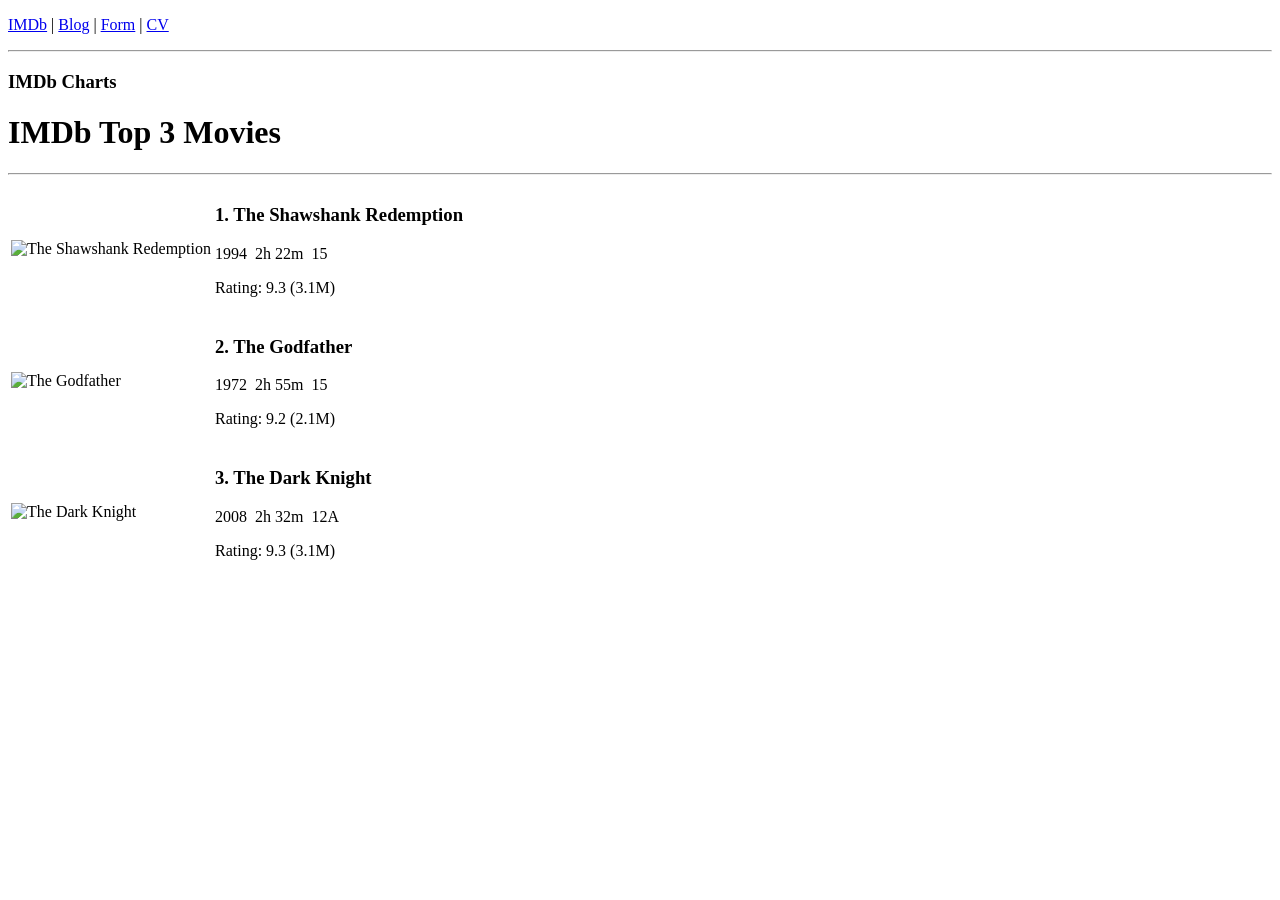
==== index.html @ 06af67a7 "fix 1" ====
<!DOCTYPE html>
<html>
<head>
    <title>IMDb Top 3 Movies</title>
</head>
<body>
    <!-- Navigasi -->
    <p>
        <a href="index.html">IMDb</a> | 
        <a href="blog.html">Blog</a> | 
        <a href="form.html">Form</a> | 
        <a href="cv.html">CV</a>
    </p>
    <hr>
    
    <h3>IMDb Charts</h3>
    <h1>IMDb Top 3 Movies</h1>
    <hr>
    <table>
        <tr>
            <td><img src="https://upload.wikimedia.org/wikipedia/en/8/81/ShawshankRedemptionMoviePoster.jpg?utm_source=en.wikipedia.org&utm_campaign=index&utm_content=thumbnail_unscaled&_=20240925131705" alt="The Shawshank Redemption"></td>
            <td>
                <h3>1. The Shawshank Redemption</h3>
                <p>
                    <span>1994</span>&nbsp;
                    <span>2h 22m</span>&nbsp;
                    <span>15</span>
                </p>
                <p>Rating: 9.3 (3.1M)</p>
            </td>
        </tr>
        <tr>
            <td><img src="https://upload.wikimedia.org/wikipedia/en/1/1c/Godfather_ver1.jpg?utm_source=en.wikipedia.org&utm_campaign=parser&utm_content=thumbnail_unscaled" alt="The Godfather"></td>
            <td>
                <h3>2. The Godfather</h3>
                <p>
                    <span>1972</span>&nbsp;
                    <span>2h 55m</span>&nbsp;
                    <span>15</span>
                </p>
                <p>Rating: 9.2 (2.1M)</p>
            </td>
        </tr>
        <tr>
            <td><img src="https://upload.wikimedia.org/wikipedia/id/f/fb/Dark_knight_rises_poster_anu.jpg?utm_source=id.wikipedia.org&utm_campaign=parser&utm_content=thumbnail_unscaled" alt="The Dark Knight"></td>
            <td>
                <h3>3. The Dark Knight</h3>
                <p>
                    <span>2008</span>&nbsp;
                    <span>2h 32m</span>&nbsp;
                    <span>12A</span>
                </p>
                <p>Rating: 9.3 (3.1M)</p>
            </td>
        </tr>
    </table>
</body>
</html>
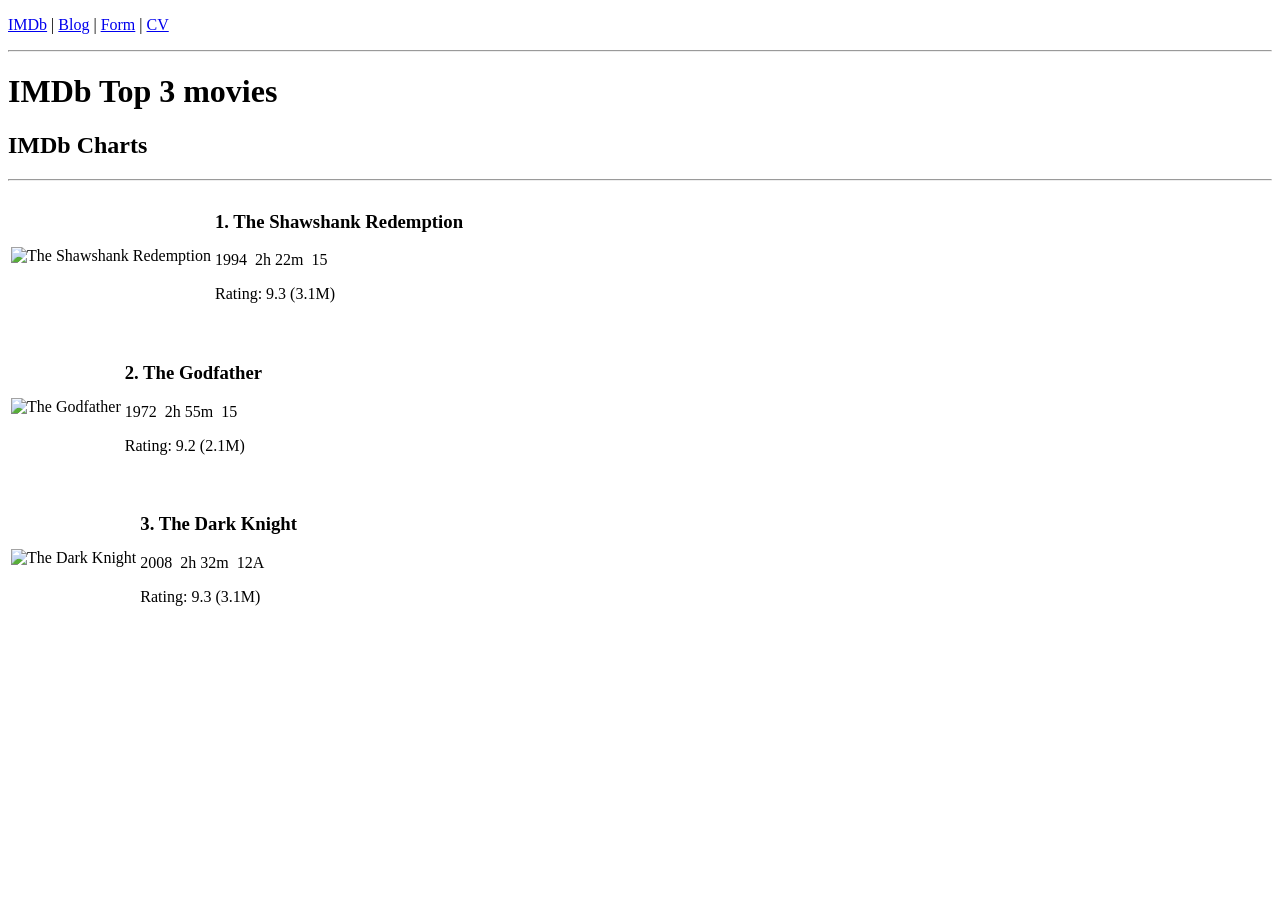
==== commit 640f2d3e: "fix 2" ====
--- a/index.html
+++ b/index.html
@@ -1,58 +1,55 @@
 <!DOCTYPE html>
-<html>
+<html lang="id">
 <head>
     <title>IMDb Top 3 Movies</title>
 </head>
 <body>
-    <!-- Navigasi -->
-    <p>
-        <a href="index.html">IMDb</a> | 
-        <a href="blog.html">Blog</a> | 
-        <a href="form.html">Form</a> | 
-        <a href="cv.html">CV</a>
-    </p>
-    <hr>
-    
-    <h3>IMDb Charts</h3>
-    <h1>IMDb Top 3 Movies</h1>
-    <hr>
-    <table>
-        <tr>
-            <td><img src="https://upload.wikimedia.org/wikipedia/en/8/81/ShawshankRedemptionMoviePoster.jpg?utm_source=en.wikipedia.org&utm_campaign=index&utm_content=thumbnail_unscaled&_=20240925131705" alt="The Shawshank Redemption"></td>
-            <td>
-                <h3>1. The Shawshank Redemption</h3>
-                <p>
-                    <span>1994</span>&nbsp;
-                    <span>2h 22m</span>&nbsp;
-                    <span>15</span>
-                </p>
-                <p>Rating: 9.3 (3.1M)</p>
-            </td>
-        </tr>
-        <tr>
-            <td><img src="https://upload.wikimedia.org/wikipedia/en/1/1c/Godfather_ver1.jpg?utm_source=en.wikipedia.org&utm_campaign=parser&utm_content=thumbnail_unscaled" alt="The Godfather"></td>
-            <td>
-                <h3>2. The Godfather</h3>
-                <p>
-                    <span>1972</span>&nbsp;
-                    <span>2h 55m</span>&nbsp;
-                    <span>15</span>
-                </p>
-                <p>Rating: 9.2 (2.1M)</p>
-            </td>
-        </tr>
-        <tr>
-            <td><img src="https://upload.wikimedia.org/wikipedia/id/f/fb/Dark_knight_rises_poster_anu.jpg?utm_source=id.wikipedia.org&utm_campaign=parser&utm_content=thumbnail_unscaled" alt="The Dark Knight"></td>
-            <td>
-                <h3>3. The Dark Knight</h3>
-                <p>
-                    <span>2008</span>&nbsp;
-                    <span>2h 32m</span>&nbsp;
-                    <span>12A</span>
-                </p>
-                <p>Rating: 9.3 (3.1M)</p>
-            </td>
-        </tr>
-    </table>
+    <main>
+        <!-- Navigasi -->
+        <p>
+            <a href="index.html">IMDb</a> | 
+            <a href="blog.html">Blog</a> | 
+            <a href="form.html">Form</a> | 
+            <a href="cv.html">CV</a>
+        </p>
+        <hr>
+
+        <h1>IMDb Top 3 movies</h1>
+        <h2>IMDb Charts</h2>
+        <hr>
+
+        <table>
+            <tr>
+                <td><img src="https://via.placeholder.com/72x107" alt="The Shawshank Redemption" width="72" height="107"></td>
+                <td>
+                    <h3>1. The Shawshank Redemption</h3>
+                    <p><span>1994</span>&nbsp;&nbsp;<span>2h 22m</span>&nbsp;&nbsp;<span>15</span></p>
+                    <p>Rating: 9.3 (3.1M)</p>
+                </td>
+            </tr>
+        </table>
+        <br>
+        <table>
+            <tr>
+                <td><img src="https://via.placeholder.com/72x107" alt="The Godfather" width="72" height="107"></td>
+                <td>
+                    <h3>2. The Godfather</h3>
+                    <p><span>1972</span>&nbsp;&nbsp;<span>2h 55m</span>&nbsp;&nbsp;<span>15</span></p>
+                    <p>Rating: 9.2 (2.1M)</p>
+                </td>
+            </tr>
+        </table>
+        <br>
+        <table>
+            <tr>
+                <td><img src="https://via.placeholder.com/72x107" alt="The Dark Knight" width="72" height="107"></td>
+                <td>
+                    <h3>3. The Dark Knight</h3>
+                    <p><span>2008</span>&nbsp;&nbsp;<span>2h 32m</span>&nbsp;&nbsp;<span>12A</span></p>
+                    <p>Rating: 9.3 (3.1M)</p>
+                </td>
+            </tr>
+        </table>
+    </main>
 </body>
 </html>
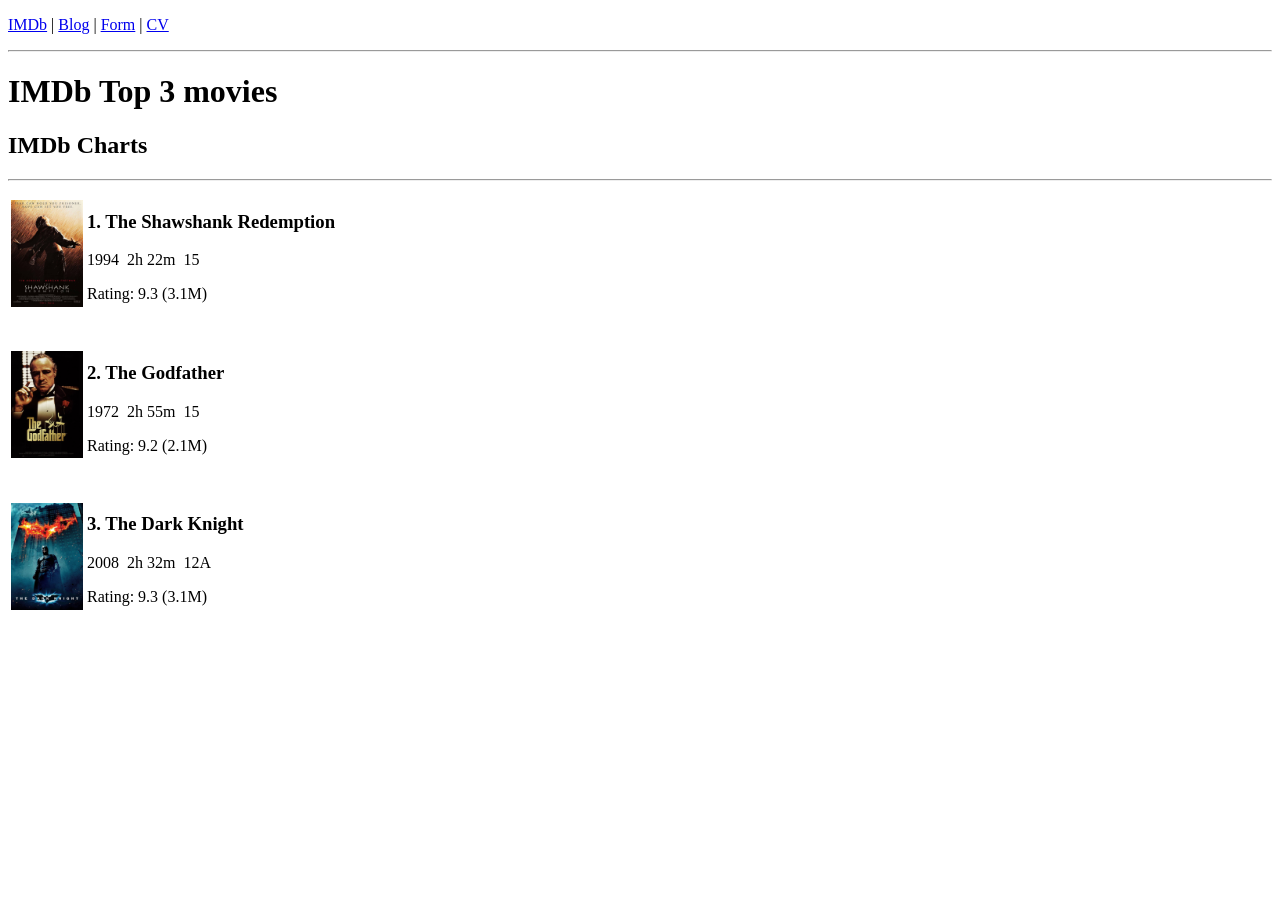
==== commit 628135e9: "fix 6" ====
--- a/index.html
+++ b/index.html
@@ -1,11 +1,16 @@
 <!DOCTYPE html>
 <html lang="id">
 <head>
+    <meta charset="UTF-8">
+    <meta name="viewport" content="width=device-width, initial-scale=1.0">
+    <meta name="description" content="Daftar IMDb Top 3 Movies rekomendasi terbaik">
+    <meta name="theme-color" content="#ffffff">
+    <!-- Favicon SVG Valid -->
+    <link rel="icon" type="image/svg+xml" href="data:image/svg+xml,<svg xmlns='http://www.w3.org/2000/svg' viewBox='0 0 100 100'><text y='.9em' font-size='90'>🎬</text></svg>">
     <title>IMDb Top 3 Movies</title>
 </head>
 <body>
     <main>
-        <!-- Navigasi -->
         <p>
             <a href="index.html">IMDb</a> | 
             <a href="blog.html">Blog</a> | 
@@ -20,7 +25,8 @@
 
         <table>
             <tr>
-                <td><img src="https://via.placeholder.com/72x107" alt="The Shawshank Redemption" width="72" height="107"></td>
+                <!-- Ditambahkan loading="lazy" dan decoding="async" untuk skor Performance 100 -->
+                <td><img src="movie1.jpg" alt="The Shawshank Redemption" width="72" height="107" loading="lazy" decoding="async"></td>
                 <td>
                     <h3>1. The Shawshank Redemption</h3>
                     <p><span>1994</span>&nbsp;&nbsp;<span>2h 22m</span>&nbsp;&nbsp;<span>15</span></p>
@@ -31,7 +37,7 @@
         <br>
         <table>
             <tr>
-                <td><img src="https://via.placeholder.com/72x107" alt="The Godfather" width="72" height="107"></td>
+                <td><img src="movie2.jpg" alt="The Godfather" width="72" height="107" loading="lazy" decoding="async"></td>
                 <td>
                     <h3>2. The Godfather</h3>
                     <p><span>1972</span>&nbsp;&nbsp;<span>2h 55m</span>&nbsp;&nbsp;<span>15</span></p>
@@ -42,7 +48,7 @@
         <br>
         <table>
             <tr>
-                <td><img src="https://via.placeholder.com/72x107" alt="The Dark Knight" width="72" height="107"></td>
+                <td><img src="movie3.jpg" alt="The Dark Knight" width="72" height="107" loading="lazy" decoding="async"></td>
                 <td>
                     <h3>3. The Dark Knight</h3>
                     <p><span>2008</span>&nbsp;&nbsp;<span>2h 32m</span>&nbsp;&nbsp;<span>12A</span></p>
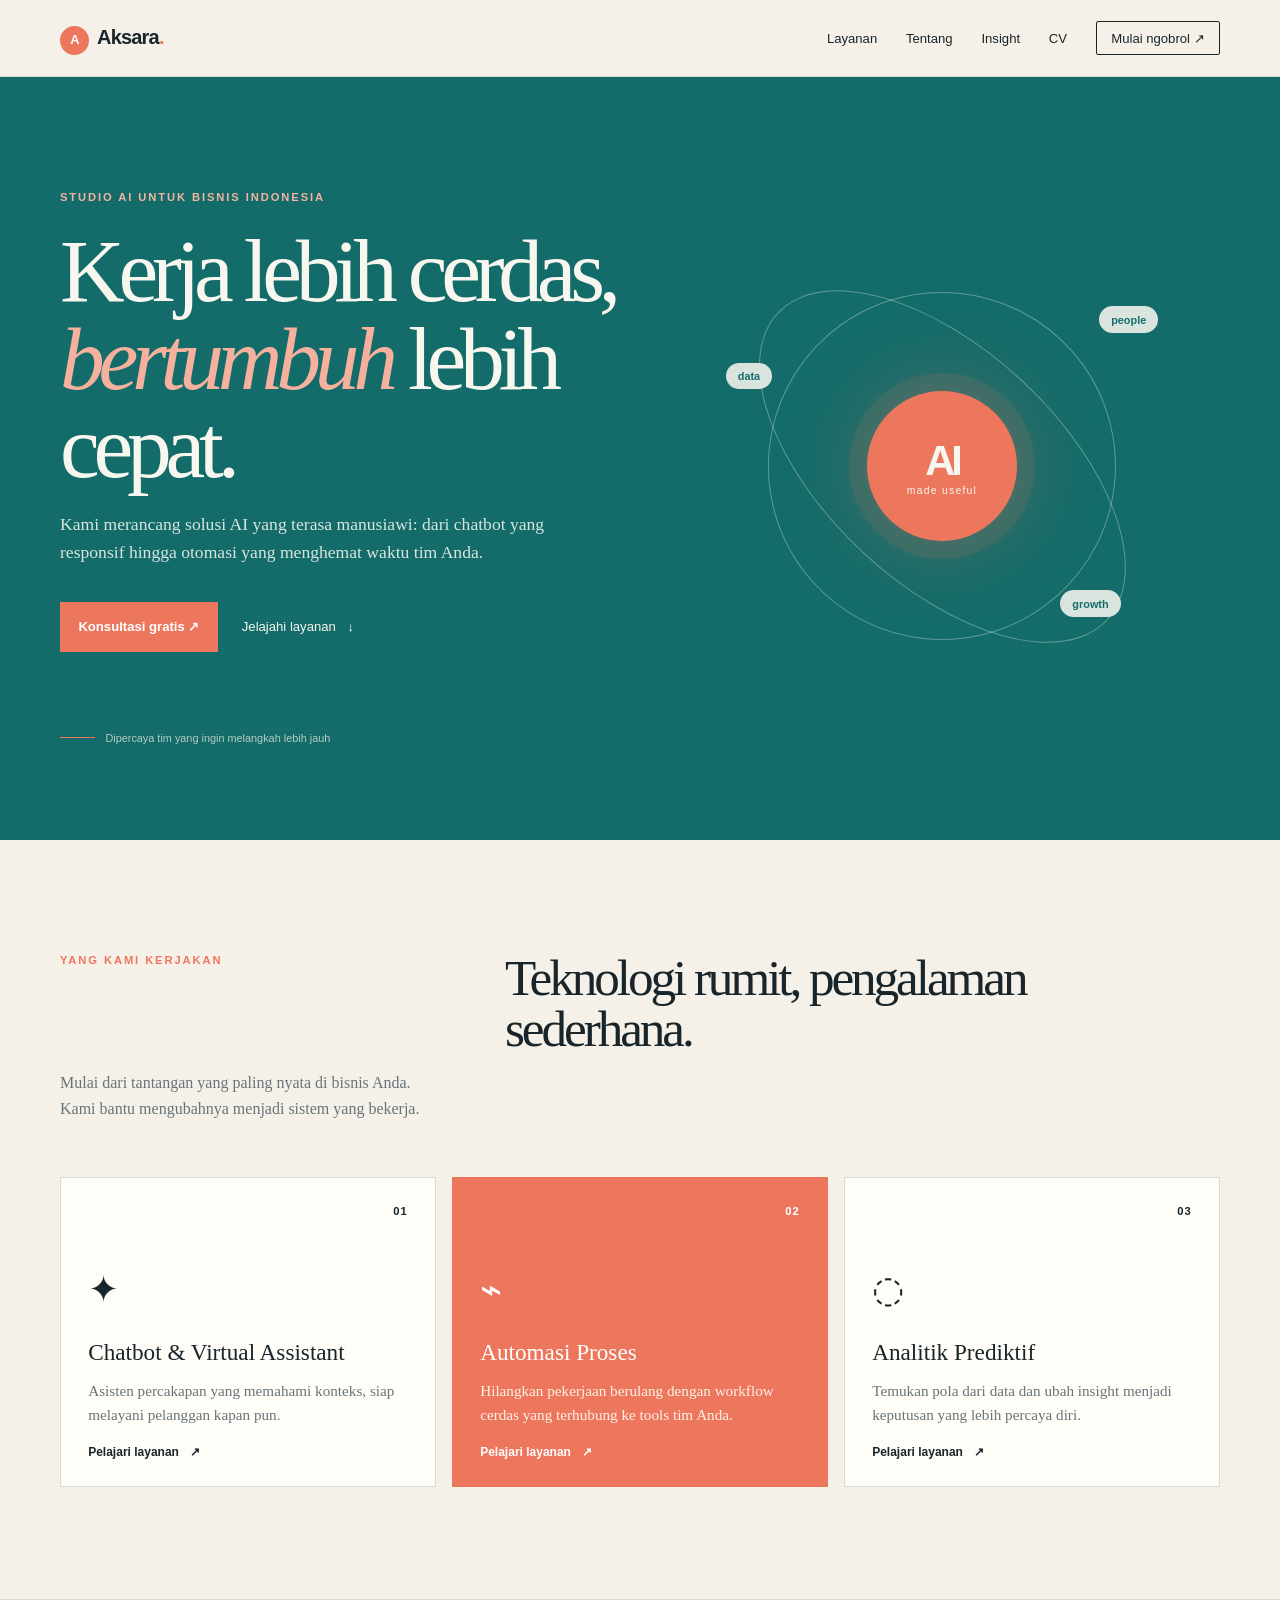
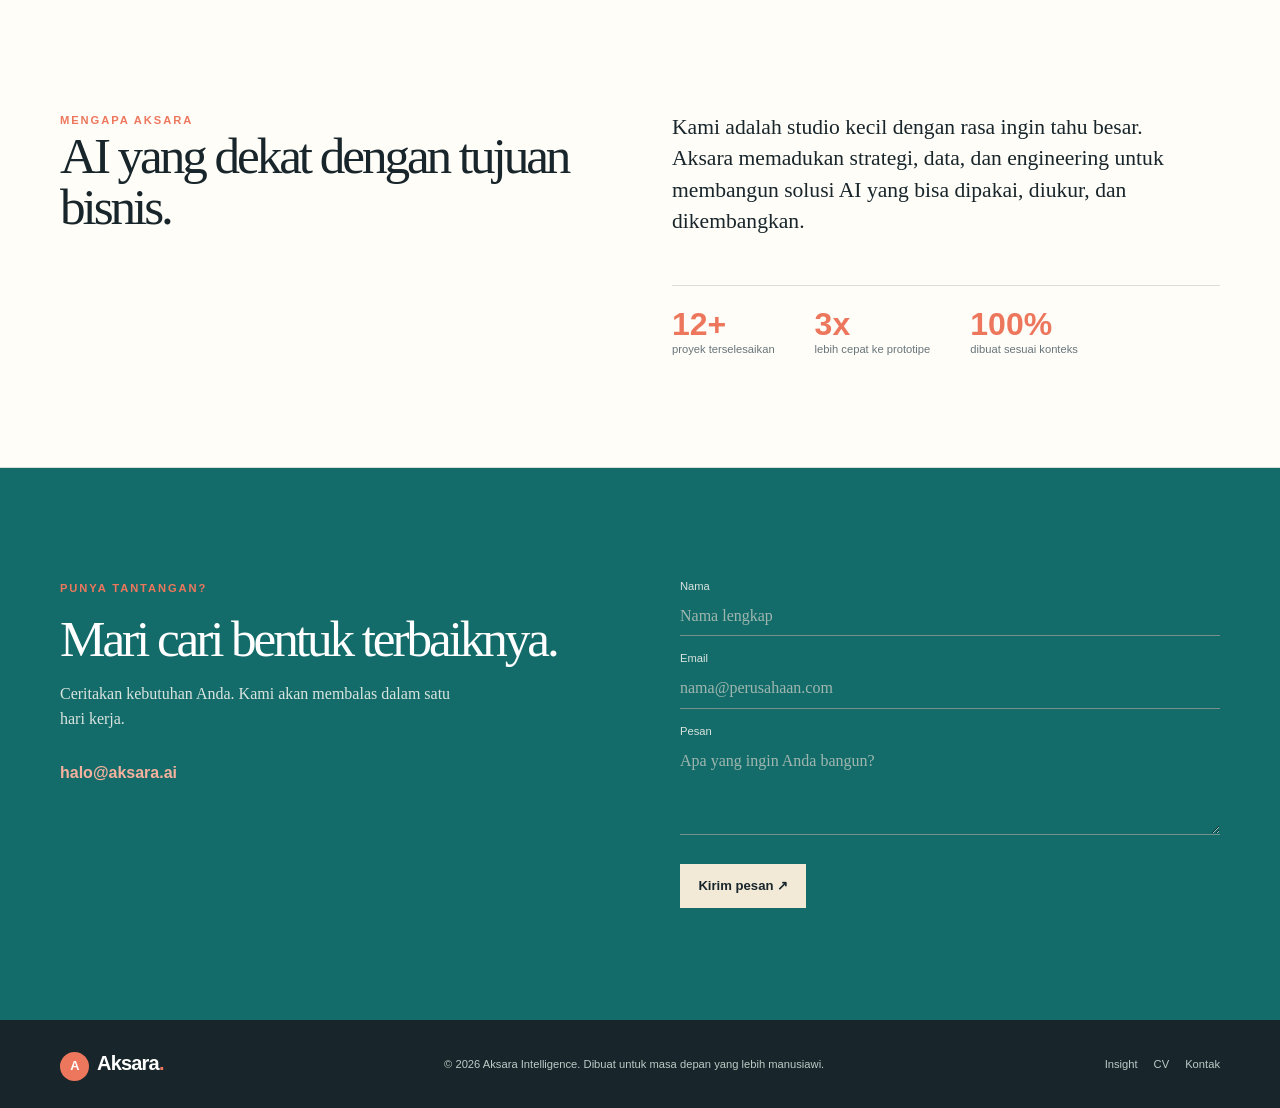
==== commit 9ca741e8: "fix 1" ====
--- a/index.html
+++ b/index.html
@@ -1,61 +1,27 @@
-<!DOCTYPE html>
+        <!DOCTYPE html>
 <html lang="id">
 <head>
     <meta charset="UTF-8">
     <meta name="viewport" content="width=device-width, initial-scale=1.0">
-    <meta name="description" content="Daftar IMDb Top 3 Movies rekomendasi terbaik">
-    <meta name="theme-color" content="#ffffff">
-    <!-- Favicon SVG Valid -->
-    <link rel="icon" type="image/svg+xml" href="data:image/svg+xml,<svg xmlns='http://www.w3.org/2000/svg' viewBox='0 0 100 100'><text y='.9em' font-size='90'>🎬</text></svg>">
-    <title>IMDb Top 3 Movies</title>
+    <meta name="description" content="Aksara Intelligence membantu bisnis bertumbuh dengan solusi kecerdasan buatan yang praktis.">
+    <title>Aksara Intelligence | Solusi AI untuk Bisnis</title>
+    <link rel="stylesheet" href="assets/css/style.css">
 </head>
 <body>
+    <header class="site-header">
+        <nav class="container nav-bar" aria-label="Navigasi utama">
+            <a class="brand" href="index.html"><span class="brand-mark">A</span>Aksara<span class="brand-dot">.</span></a>
+            <ul class="nav-links">
+                <li><a href="#layanan">Layanan</a></li><li><a href="#tentang">Tentang</a></li><li><a href="blog.html">Insight</a></li><li><a href="cv.html">CV</a></li><li><a class="nav-cta" href="#kontak">Mulai ngobrol <span aria-hidden="true">↗</span></a></li>
+            </ul>
+        </nav>
+    </header>
     <main>
-        <p>
-            <a href="index.html">IMDb</a> | 
-            <a href="blog.html">Blog</a> | 
-            <a href="form.html">Form</a> | 
-            <a href="cv.html">CV</a>
-        </p>
-        <hr>
-
-        <h1>IMDb Top 3 movies</h1>
-        <h2>IMDb Charts</h2>
-        <hr>
-
-        <table>
-            <tr>
-                <!-- Ditambahkan loading="lazy" dan decoding="async" untuk skor Performance 100 -->
-                <td><img src="movie1.jpg" alt="The Shawshank Redemption" width="72" height="107" loading="lazy" decoding="async"></td>
-                <td>
-                    <h3>1. The Shawshank Redemption</h3>
-                    <p><span>1994</span>&nbsp;&nbsp;<span>2h 22m</span>&nbsp;&nbsp;<span>15</span></p>
-                    <p>Rating: 9.3 (3.1M)</p>
-                </td>
-            </tr>
-        </table>
-        <br>
-        <table>
-            <tr>
-                <td><img src="movie2.jpg" alt="The Godfather" width="72" height="107" loading="lazy" decoding="async"></td>
-                <td>
-                    <h3>2. The Godfather</h3>
-                    <p><span>1972</span>&nbsp;&nbsp;<span>2h 55m</span>&nbsp;&nbsp;<span>15</span></p>
-                    <p>Rating: 9.2 (2.1M)</p>
-                </td>
-            </tr>
-        </table>
-        <br>
-        <table>
-            <tr>
-                <td><img src="movie3.jpg" alt="The Dark Knight" width="72" height="107" loading="lazy" decoding="async"></td>
-                <td>
-                    <h3>3. The Dark Knight</h3>
-                    <p><span>2008</span>&nbsp;&nbsp;<span>2h 32m</span>&nbsp;&nbsp;<span>12A</span></p>
-                    <p>Rating: 9.3 (3.1M)</p>
-                </td>
-            </tr>
-        </table>
+        <section class="hero" id="beranda"><div class="container hero-grid"><div class="hero-copy"><p class="eyebrow">Studio AI untuk bisnis Indonesia</p><h1>Kerja lebih cerdas, <em>bertumbuh</em> lebih cepat.</h1><p class="hero-lead">Kami merancang solusi AI yang terasa manusiawi: dari chatbot yang responsif hingga otomasi yang menghemat waktu tim Anda.</p><div class="hero-actions"><a class="button button-primary" href="#kontak">Konsultasi gratis <span aria-hidden="true">↗</span></a><a class="text-link" href="#layanan">Jelajahi layanan <span aria-hidden="true">↓</span></a></div><div class="hero-proof"><span class="proof-line"></span><span>Dipercaya tim yang ingin melangkah lebih jauh</span></div></div><div class="hero-visual" aria-label="Ilustrasi jaringan kecerdasan buatan"><div class="visual-orbit orbit-one"></div><div class="visual-orbit orbit-two"></div><div class="visual-core"><span>AI</span><small>made useful</small></div><span class="node node-one">data</span><span class="node node-two">people</span><span class="node node-three">growth</span></div></div></section>
+        <section class="services section" id="layanan"><div class="container"><div class="section-heading"><p class="eyebrow">Yang kami kerjakan</p><h2>Teknologi rumit, pengalaman sederhana.</h2><p>Mulai dari tantangan yang paling nyata di bisnis Anda. Kami bantu mengubahnya menjadi sistem yang bekerja.</p></div><div class="service-grid"><article class="service-card"><span class="service-number">01</span><div class="service-icon">✦</div><h3>Chatbot &amp; Virtual Assistant</h3><p>Asisten percakapan yang memahami konteks, siap melayani pelanggan kapan pun.</p><a href="#kontak" class="card-link">Pelajari layanan <span>↗</span></a></article><article class="service-card service-featured"><span class="service-number">02</span><div class="service-icon">⌁</div><h3>Automasi Proses</h3><p>Hilangkan pekerjaan berulang dengan workflow cerdas yang terhubung ke tools tim Anda.</p><a href="#kontak" class="card-link">Pelajari layanan <span>↗</span></a></article><article class="service-card"><span class="service-number">03</span><div class="service-icon">◌</div><h3>Analitik Prediktif</h3><p>Temukan pola dari data dan ubah insight menjadi keputusan yang lebih percaya diri.</p><a href="#kontak" class="card-link">Pelajari layanan <span>↗</span></a></article></div></div></section>
+        <section class="about section" id="tentang"><div class="container about-grid"><div><p class="eyebrow">Mengapa Aksara</p><h2>AI yang dekat dengan tujuan bisnis.</h2></div><div class="about-copy"><p>Kami adalah studio kecil dengan rasa ingin tahu besar. Aksara memadukan strategi, data, dan engineering untuk membangun solusi AI yang bisa dipakai, diukur, dan dikembangkan.</p><div class="stats"><div><strong>12+</strong><span>proyek terselesaikan</span></div><div><strong>3x</strong><span>lebih cepat ke prototipe</span></div><div><strong>100%</strong><span>dibuat sesuai konteks</span></div></div></div></div></section>
+        <section class="contact section" id="kontak"><div class="container contact-panel"><div><p class="eyebrow">Punya tantangan?</p><h2>Mari cari bentuk terbaiknya.</h2><p>Ceritakan kebutuhan Anda. Kami akan membalas dalam satu hari kerja.</p><p class="contact-email">halo@aksara.ai</p></div><form class="contact-form"><label>Nama<input type="text" name="nama" placeholder="Nama lengkap" required></label><label>Email<input type="email" name="email" placeholder="nama@perusahaan.com" required></label><label>Pesan<textarea name="pesan" rows="4" placeholder="Apa yang ingin Anda bangun?" required></textarea></label><button class="button button-light" type="submit">Kirim pesan <span aria-hidden="true">↗</span></button></form></div></section>
     </main>
+    <footer class="site-footer"><div class="container footer-row"><a class="brand" href="index.html"><span class="brand-mark">A</span>Aksara<span class="brand-dot">.</span></a><p>© 2026 Aksara Intelligence. Dibuat untuk masa depan yang lebih manusiawi.</p><div class="footer-links"><a href="blog.html">Insight</a><a href="cv.html">CV</a><a href="#kontak">Kontak</a></div></div></footer>
 </body>
 </html>
--- a/assets/css/style.css
+++ b/assets/css/style.css
@@ -0,0 +1 @@
+:root{--ink:#18252a;--muted:#68757a;--cream:#f5f1e8;--paper:#fffdf8;--teal:#146c6a;--coral:#ed775d;--line:#d9ded8;--max:1160px;--ease:all .3s ease}*{box-sizing:border-box;margin:0;padding:0}html{scroll-behavior:smooth}body{background:var(--cream);color:var(--ink);font-family:Georgia,'Times New Roman',serif;line-height:1.6}a{color:inherit;text-decoration:none}.container{width:min(calc(100% - 3rem),var(--max));margin:auto}.site-header{background:rgba(245,241,232,.94);border-bottom:1px solid var(--line);position:sticky;top:0;z-index:10;backdrop-filter:blur(12px)}.nav-bar{align-items:center;display:flex;justify-content:space-between;min-height:76px}.brand{font-family:Arial,sans-serif;font-size:1.25rem;font-weight:800;letter-spacing:-.04em}.brand-mark{align-items:center;background:var(--coral);border-radius:50%;color:#fff;display:inline-flex;font-size:.8rem;height:29px;justify-content:center;margin-right:8px;width:29px}.brand-dot{color:var(--coral)}.nav-links{align-items:center;display:flex;gap:1.8rem;list-style:none;font-family:Arial,sans-serif;font-size:.82rem}.nav-links a,.footer-links a{transition:var(--ease)}.nav-links a:hover,.footer-links a:hover{color:var(--coral)}.nav-cta{border:1px solid var(--ink);border-radius:2px;padding:.55rem .9rem}.hero{background:var(--teal);color:#f8f7ef;overflow:hidden;padding:7rem 0 6rem}.hero-grid{align-items:center;display:grid;gap:5rem;grid-template-columns:1.05fr .95fr}.eyebrow{color:var(--coral);font-family:Arial,sans-serif;font-size:.7rem;font-weight:700;letter-spacing:.17em;text-transform:uppercase}.hero .eyebrow{color:#f1b3a2}.hero h1{font-size:clamp(3rem,7vw,6rem);font-weight:400;letter-spacing:-.07em;line-height:.98;margin:1.25rem 0}.hero h1 em{color:#f5b19d;font-style:italic}.hero-lead{color:#d9e4df;font-size:1.1rem;max-width:520px}.hero-actions{align-items:center;display:flex;gap:1.5rem;margin-top:2.2rem}.button{border:0;cursor:pointer;display:inline-block;font-family:Arial,sans-serif;font-size:.82rem;font-weight:700;padding:.9rem 1.15rem;transition:var(--ease)}.button-primary{background:var(--coral);color:#fff}.button-primary:hover{background:#f1927b;transform:translateY(-2px)}.button-light{background:#f3e9d7;color:var(--ink)}.button-light:hover{background:#fff}.text-link{font-family:Arial,sans-serif;font-size:.82rem}.text-link span{margin-left:8px}.hero-proof{align-items:center;color:#b3cbc1;display:flex;font:.68rem Arial,sans-serif;gap:.65rem;margin-top:5rem}.proof-line{background:var(--coral);display:block;height:1px;width:35px}.hero-visual{aspect-ratio:1;max-width:470px;position:relative}.visual-orbit{border:1px solid rgba(236,242,230,.35);border-radius:50%;inset:13%;position:absolute;transform:rotate(27deg)}.orbit-two{inset:2% 25%;transform:rotate(-47deg)}.visual-core{align-items:center;background:var(--coral);border-radius:50%;box-shadow:0 0 0 18px rgba(237,119,93,.1),0 0 80px rgba(237,119,93,.35);display:flex;flex-direction:column;height:150px;justify-content:center;left:calc(50% - 75px);position:absolute;top:calc(50% - 75px);width:150px}.visual-core span{font:700 2.6rem Arial,sans-serif;letter-spacing:-.1em}.visual-core small{font:.65rem Arial,sans-serif;letter-spacing:.12em}.node{background:#d9e4df;border-radius:30px;color:var(--teal);font:700 .68rem Arial,sans-serif;padding:.45rem .75rem;position:absolute}.node-one{left:4%;top:28%}.node-two{right:4%;top:16%}.node-three{bottom:18%;right:12%}.section{padding:7rem 0}.section-heading{display:grid;gap:1rem;grid-template-columns:.75fr 1.25fr;margin-bottom:3.5rem}.section-heading h2,.about h2,.contact h2{font-size:clamp(2.2rem,4vw,4rem);font-weight:400;letter-spacing:-.06em;line-height:1}.section-heading p:last-child{color:var(--muted);max-width:360px}.service-grid{display:grid;gap:1rem;grid-template-columns:repeat(3,1fr)}.service-card{background:var(--paper);border:1px solid var(--line);min-height:310px;padding:1.7rem;position:relative;transition:var(--ease)}.service-card:hover{border-color:var(--coral);transform:translateY(-6px)}.service-featured{background:var(--coral);border-color:var(--coral);color:#fff}.service-number{font:700 .7rem Arial,sans-serif;letter-spacing:.1em;position:absolute;right:1.7rem;top:1.7rem}.service-icon{font-size:2.3rem;margin:3.5rem 0 1.2rem}.service-card h3{font-size:1.45rem;font-weight:400;line-height:1.15;margin-bottom:.8rem}.service-card p{color:var(--muted);font-size:.95rem}.service-featured p{color:#fff0e8}.card-link{bottom:1.7rem;font:700 .75rem Arial,sans-serif;position:absolute}.card-link span{margin-left:8px}.about{background:var(--paper);border-bottom:1px solid var(--line);border-top:1px solid var(--line)}.about-grid{display:grid;gap:4rem;grid-template-columns:1fr 1fr}.about-copy>p{font-size:1.35rem;line-height:1.45;max-width:510px}.stats{border-top:1px solid var(--line);display:flex;gap:2.5rem;margin-top:3rem;padding-top:1.2rem}.stats div{display:flex;flex-direction:column}.stats strong{color:var(--coral);font:700 2rem Arial,sans-serif}.stats span{color:var(--muted);font:.7rem Arial,sans-serif}.contact{background:var(--teal);color:#fff}.contact-panel{display:grid;gap:5rem;grid-template-columns:1fr 1fr}.contact h2{margin:1rem 0}.contact p:not(.eyebrow){color:#d9e4df;max-width:400px}.contact-email{color:#f5b19d!important;font:700 1rem Arial,sans-serif;margin-top:2rem}.contact-form{display:flex;flex-direction:column;gap:1rem}.contact-form label{color:#d9e4df;font:.7rem Arial,sans-serif}.contact-form input,.contact-form textarea{background:transparent;border:0;border-bottom:1px solid #74918b;color:#fff;display:block;font:1rem Georgia,serif;margin-top:.3rem;padding:.65rem 0;resize:vertical;width:100%}.contact-form input:focus,.contact-form textarea:focus{border-color:#f5b19d;outline:0}.contact-form input::placeholder,.contact-form textarea::placeholder{color:#9eb6af}.contact-form .button{align-self:flex-start;margin-top:.8rem}.site-footer{background:var(--ink);color:#bdcbc6;padding:1.7rem 0}.footer-row{align-items:center;display:flex;gap:2rem;justify-content:space-between}.footer-row .brand{color:#fff}.footer-row p,.footer-links{font:.7rem Arial,sans-serif}.footer-links{display:flex;gap:1rem}@media(max-width:760px){.container{width:min(calc(100% - 2rem),var(--max))}.nav-bar{align-items:flex-start;flex-direction:column;gap:1rem;padding:1rem 0}.nav-links{flex-wrap:wrap;gap:.8rem 1rem}.nav-cta{padding:.4rem .65rem}.hero{padding:5rem 0}.hero-grid,.section-heading,.about-grid,.contact-panel{grid-template-columns:1fr}.hero-grid{gap:3rem}.hero-visual{margin:auto;width:90%}.hero-proof{margin-top:3rem}.section{padding:5rem 0}.service-grid{grid-template-columns:1fr}.service-card{min-height:270px}.footer-row{align-items:flex-start;flex-direction:column;gap:1rem}}
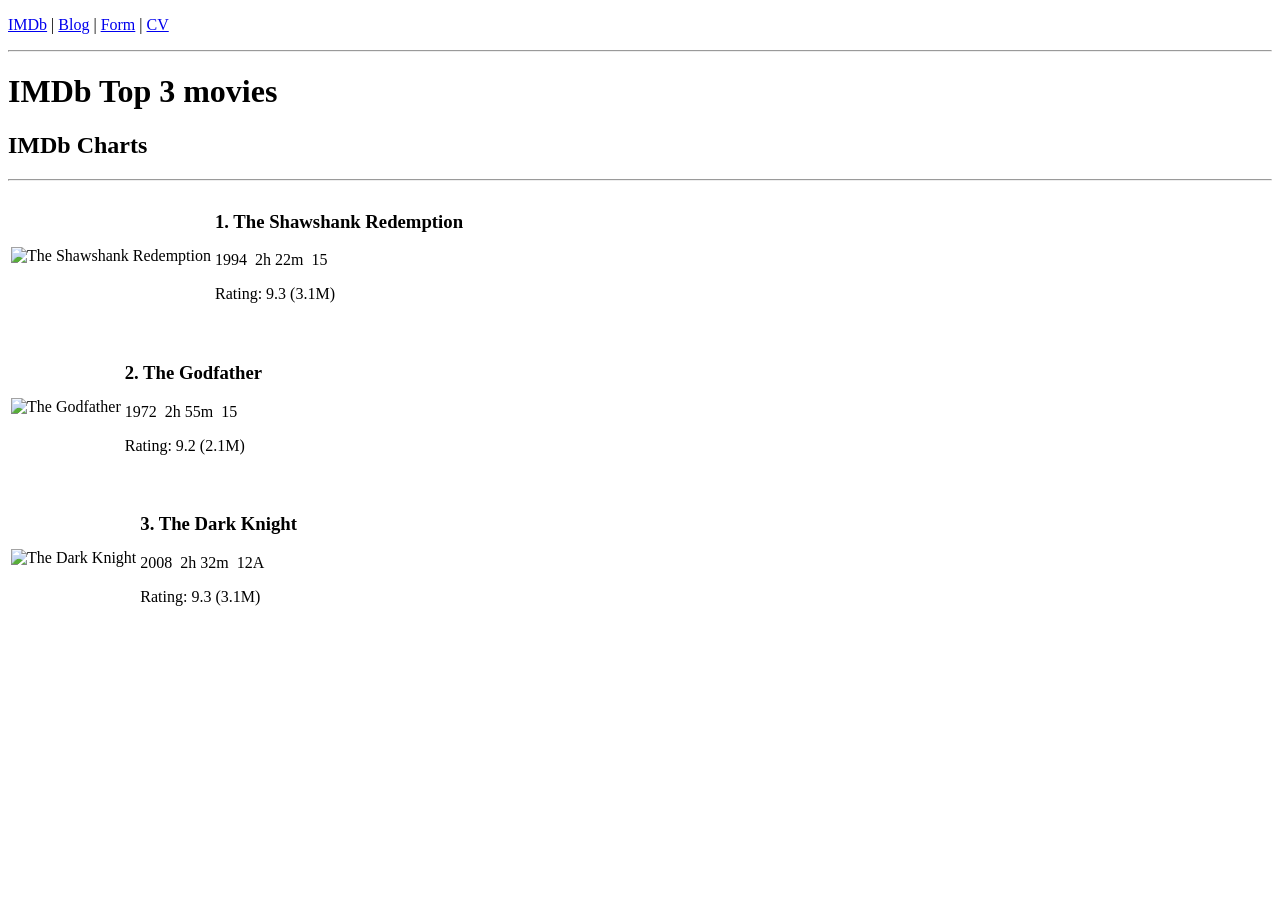
==== commit 58e95989: "perbaikan" ====
--- a/index.html
+++ b/index.html
@@ -1,27 +1,61 @@
-        <!DOCTYPE html>
+<!DOCTYPE html>
 <html lang="id">
 <head>
     <meta charset="UTF-8">
     <meta name="viewport" content="width=device-width, initial-scale=1.0">
-    <meta name="description" content="Aksara Intelligence membantu bisnis bertumbuh dengan solusi kecerdasan buatan yang praktis.">
-    <title>Aksara Intelligence | Solusi AI untuk Bisnis</title>
-    <link rel="stylesheet" href="assets/css/style.css">
+    <meta name="description" content="Daftar IMDb Top 3 Movies rekomendasi terbaik">
+    <meta name="theme-color" content="#ffffff">
+    <!-- Favicon SVG Valid -->
+    <link rel="icon" type="image/svg+xml" href="data:image/svg+xml,<svg xmlns='http://www.w3.org/2000/svg' viewBox='0 0 100 100'><text y='.9em' font-size='90'>🎬</text></svg>">
+    <title>IMDb Top 3 Movies</title>
 </head>
 <body>
-    <header class="site-header">
-        <nav class="container nav-bar" aria-label="Navigasi utama">
-            <a class="brand" href="index.html"><span class="brand-mark">A</span>Aksara<span class="brand-dot">.</span></a>
-            <ul class="nav-links">
-                <li><a href="#layanan">Layanan</a></li><li><a href="#tentang">Tentang</a></li><li><a href="blog.html">Insight</a></li><li><a href="cv.html">CV</a></li><li><a class="nav-cta" href="#kontak">Mulai ngobrol <span aria-hidden="true">↗</span></a></li>
-            </ul>
-        </nav>
-    </header>
     <main>
-        <section class="hero" id="beranda"><div class="container hero-grid"><div class="hero-copy"><p class="eyebrow">Studio AI untuk bisnis Indonesia</p><h1>Kerja lebih cerdas, <em>bertumbuh</em> lebih cepat.</h1><p class="hero-lead">Kami merancang solusi AI yang terasa manusiawi: dari chatbot yang responsif hingga otomasi yang menghemat waktu tim Anda.</p><div class="hero-actions"><a class="button button-primary" href="#kontak">Konsultasi gratis <span aria-hidden="true">↗</span></a><a class="text-link" href="#layanan">Jelajahi layanan <span aria-hidden="true">↓</span></a></div><div class="hero-proof"><span class="proof-line"></span><span>Dipercaya tim yang ingin melangkah lebih jauh</span></div></div><div class="hero-visual" aria-label="Ilustrasi jaringan kecerdasan buatan"><div class="visual-orbit orbit-one"></div><div class="visual-orbit orbit-two"></div><div class="visual-core"><span>AI</span><small>made useful</small></div><span class="node node-one">data</span><span class="node node-two">people</span><span class="node node-three">growth</span></div></div></section>
-        <section class="services section" id="layanan"><div class="container"><div class="section-heading"><p class="eyebrow">Yang kami kerjakan</p><h2>Teknologi rumit, pengalaman sederhana.</h2><p>Mulai dari tantangan yang paling nyata di bisnis Anda. Kami bantu mengubahnya menjadi sistem yang bekerja.</p></div><div class="service-grid"><article class="service-card"><span class="service-number">01</span><div class="service-icon">✦</div><h3>Chatbot &amp; Virtual Assistant</h3><p>Asisten percakapan yang memahami konteks, siap melayani pelanggan kapan pun.</p><a href="#kontak" class="card-link">Pelajari layanan <span>↗</span></a></article><article class="service-card service-featured"><span class="service-number">02</span><div class="service-icon">⌁</div><h3>Automasi Proses</h3><p>Hilangkan pekerjaan berulang dengan workflow cerdas yang terhubung ke tools tim Anda.</p><a href="#kontak" class="card-link">Pelajari layanan <span>↗</span></a></article><article class="service-card"><span class="service-number">03</span><div class="service-icon">◌</div><h3>Analitik Prediktif</h3><p>Temukan pola dari data dan ubah insight menjadi keputusan yang lebih percaya diri.</p><a href="#kontak" class="card-link">Pelajari layanan <span>↗</span></a></article></div></div></section>
-        <section class="about section" id="tentang"><div class="container about-grid"><div><p class="eyebrow">Mengapa Aksara</p><h2>AI yang dekat dengan tujuan bisnis.</h2></div><div class="about-copy"><p>Kami adalah studio kecil dengan rasa ingin tahu besar. Aksara memadukan strategi, data, dan engineering untuk membangun solusi AI yang bisa dipakai, diukur, dan dikembangkan.</p><div class="stats"><div><strong>12+</strong><span>proyek terselesaikan</span></div><div><strong>3x</strong><span>lebih cepat ke prototipe</span></div><div><strong>100%</strong><span>dibuat sesuai konteks</span></div></div></div></div></section>
-        <section class="contact section" id="kontak"><div class="container contact-panel"><div><p class="eyebrow">Punya tantangan?</p><h2>Mari cari bentuk terbaiknya.</h2><p>Ceritakan kebutuhan Anda. Kami akan membalas dalam satu hari kerja.</p><p class="contact-email">halo@aksara.ai</p></div><form class="contact-form"><label>Nama<input type="text" name="nama" placeholder="Nama lengkap" required></label><label>Email<input type="email" name="email" placeholder="nama@perusahaan.com" required></label><label>Pesan<textarea name="pesan" rows="4" placeholder="Apa yang ingin Anda bangun?" required></textarea></label><button class="button button-light" type="submit">Kirim pesan <span aria-hidden="true">↗</span></button></form></div></section>
+        <p>
+            <a href="index.html">IMDb</a> | 
+            <a href="blog.html">Blog</a> | 
+            <a href="form.html">Form</a> | 
+            <a href="cv.html">CV</a>
+        </p>
+        <hr>
+
+        <h1>IMDb Top 3 movies</h1>
+        <h2>IMDb Charts</h2>
+        <hr>
+
+        <table>
+            <tr>
+                <!-- Ditambahkan loading="lazy" dan decoding="async" untuk skor Performance 100 -->
+                <td><img src="https://placehold.co/72x107" alt="The Shawshank Redemption" width="72" height="107" loading="lazy" decoding="async"></td>
+                <td>
+                    <h3>1. The Shawshank Redemption</h3>
+                    <p><span>1994</span>&nbsp;&nbsp;<span>2h 22m</span>&nbsp;&nbsp;<span>15</span></p>
+                    <p>Rating: 9.3 (3.1M)</p>
+                </td>
+            </tr>
+        </table>
+        <br>
+        <table>
+            <tr>
+                <td><img src="https://placehold.co/72x107" alt="The Godfather" width="72" height="107" loading="lazy" decoding="async"></td>
+                <td>
+                    <h3>2. The Godfather</h3>
+                    <p><span>1972</span>&nbsp;&nbsp;<span>2h 55m</span>&nbsp;&nbsp;<span>15</span></p>
+                    <p>Rating: 9.2 (2.1M)</p>
+                </td>
+            </tr>
+        </table>
+        <br>
+        <table>
+            <tr>
+                <td><img src="https://placehold.co/72x107" alt="The Dark Knight" width="72" height="107" loading="lazy" decoding="async"></td>
+                <td>
+                    <h3>3. The Dark Knight</h3>
+                    <p><span>2008</span>&nbsp;&nbsp;<span>2h 32m</span>&nbsp;&nbsp;<span>12A</span></p>
+                    <p>Rating: 9.3 (3.1M)</p>
+                </td>
+            </tr>
+        </table>
     </main>
-    <footer class="site-footer"><div class="container footer-row"><a class="brand" href="index.html"><span class="brand-mark">A</span>Aksara<span class="brand-dot">.</span></a><p>© 2026 Aksara Intelligence. Dibuat untuk masa depan yang lebih manusiawi.</p><div class="footer-links"><a href="blog.html">Insight</a><a href="cv.html">CV</a><a href="#kontak">Kontak</a></div></div></footer>
 </body>
 </html>
